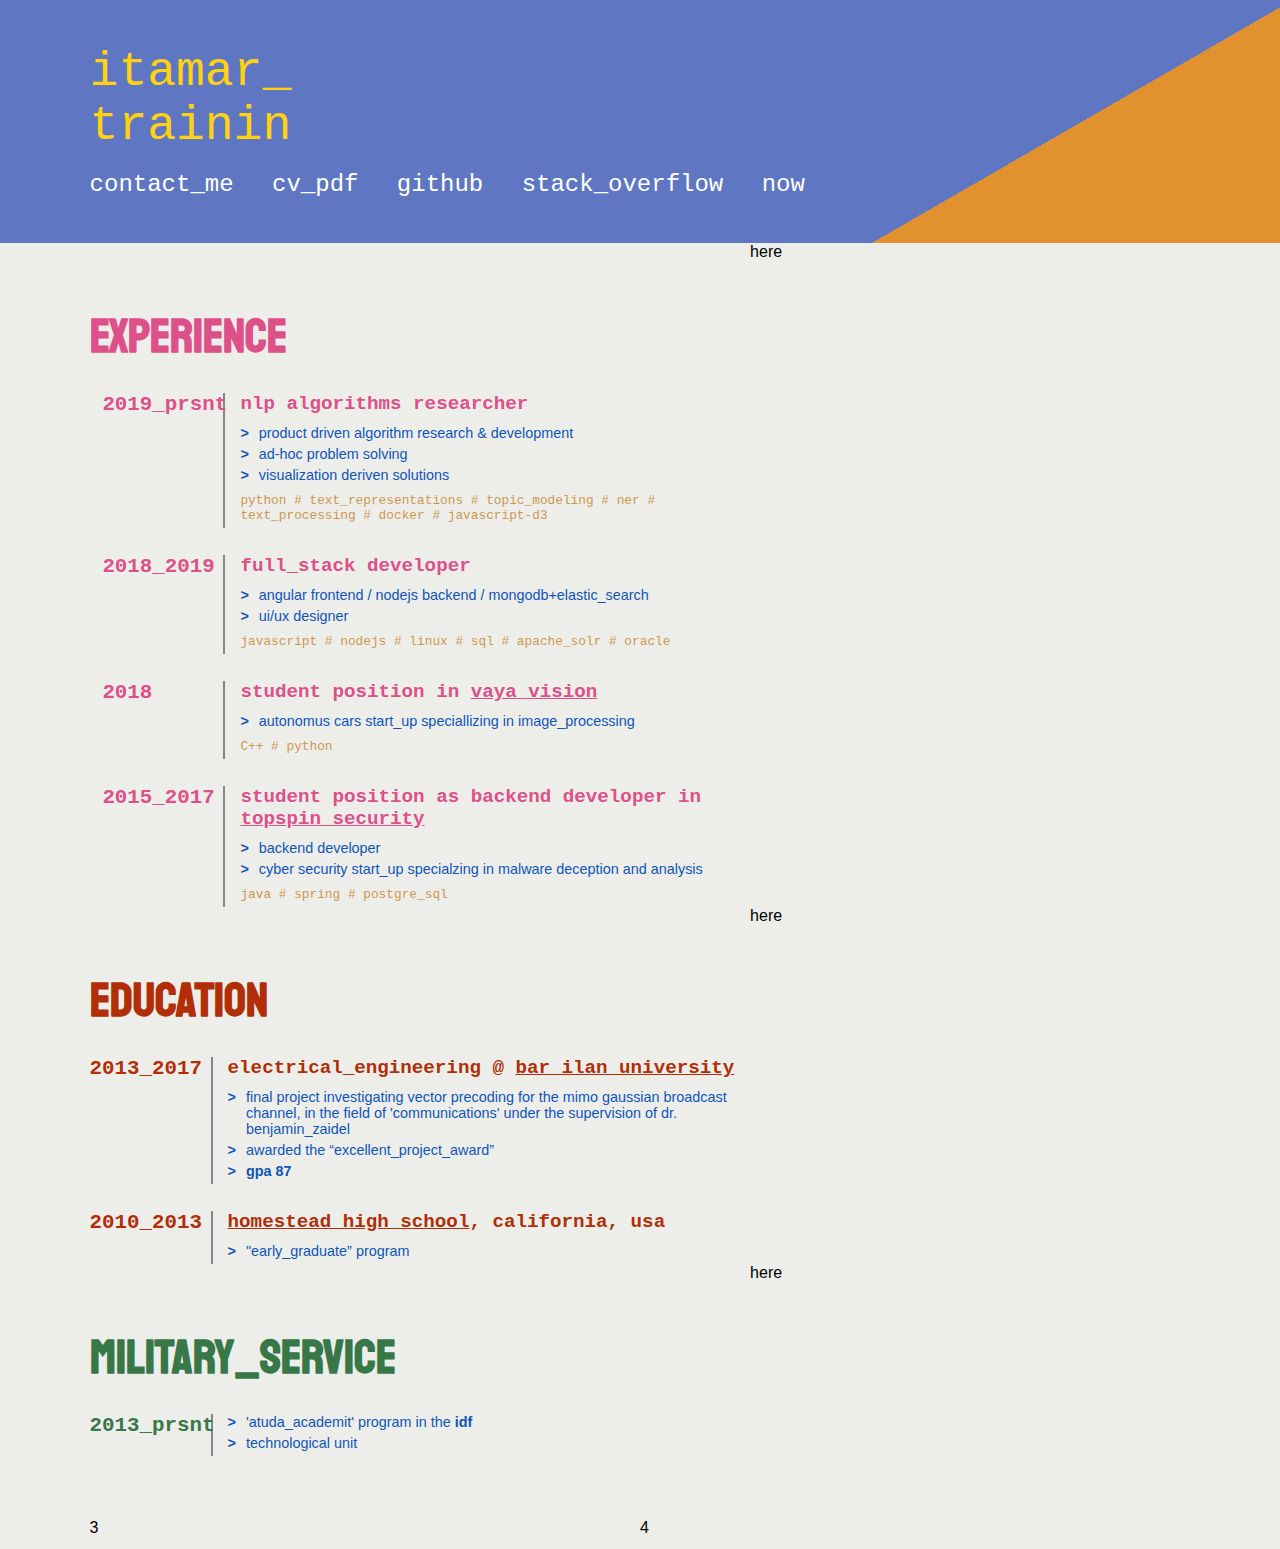
==== index_v3.html @ b0e73b34 "v2" ====
<!DOCTYPE html>
<html>
	<head>
		<title>itamar_trainin</title>
		<meta name="viewport" content="width=device-width, initial-scale=1.0">
		<link rel="stylesheet" type="text/css" href="css/main.css">
		<link href="https://unpkg.com/aos@2.3.1/dist/aos.css" rel="stylesheet">
		<link rel="preconnect" href="https://fonts.gstatic.com">
        <link href="https://fonts.googleapis.com/css2?family=Heebo:wght@100;200;300;400;500;600;700;800;900&display=swap" rel="stylesheet">
		<link href="https://fonts.googleapis.com/css2?family=Source+Code+Pro:ital,wght@0,200;0,300;0,400;0,500;0,600;0,700;0,900;1,200;1,300;1,400;1,500;1,600;1,700;1,900&display=swap" rel="stylesheet">
        <link rel="preconnect" href="https://fonts.gstatic.com">
        <link href="https://fonts.googleapis.com/css2?family=Staatliches&display=swap" rel="stylesheet">
	</head>
    <script src="http://www.w3schools.com/lib/w3data.js"></script>
    <body>
        <div class="page-header default-left-padding">
            <div class="header-title">itamar_</div>
            <div class="header-title">trainin</div>    
            <div class="links">
                <a href="#contactMePage" class="link">contact_me</a>
                <a href="#contactMePage" class="link">cv_pdf</a>
                <a href="https://github.com/itamartrainin" class="link">github</a>
                <a href="https://stackoverflow.com/users/4604837/itamar-trainin" class="link">stack_overflow</a>
                <a href="#nowPage" class="link">now</a>
            </div>    
        </div>
        <div class="content">
            <!-- Experience -->
            <div class="big-flex-layout">
                <div class="info-box">
                    <div id="experience">
                        <div class="title experience-color">experience</div>
                        <div class="big-flex-layout cv-bullet default-left-padding">
                            <div class="cv-bullet-year experience-color"><div>2019_</div><div>prsnt</div></div>
                            <div class="cv-bullet-content">
                                <div class="second-title experience-color">nlp algorithms researcher</div>
                                <div class="flexLayout cv-bullet-explaination">
                                    <div><b>></b></div>
                                    <div class="cv-bullet-explaination-content">product driven algorithm research & development</div>
                                </div>
                                <div class="flexLayout cv-bullet-explaination">
                                    <div><b>></b></div>
                                    <div class="cv-bullet-explaination-content">ad-hoc problem solving</div>
                                </div>
                                <div class="flexLayout cv-bullet-explaination">
                                    <div><b>></b></div>
                                    <div class="cv-bullet-explaination-content">visualization deriven solutions</div>
                                </div>
                                <div class="footnote">python # text_representations # topic_modeling # ner # text_processing # docker # javascript-d3</div>
                            </div>
                        </div>
                        <div class="big-flex-layout cv-bullet default-left-padding">
                            <div class="cv-bullet-year experience-color"><div>2018_</div><div>2019</div></div>
                            <div class="cv-bullet-content">
                                <div class="second-title experience-color">full_stack developer</div>
                                <div class="flexLayout cv-bullet-explaination">
                                    <div><b>></b></div>
                                    <div class="cv-bullet-explaination-content">angular frontend / nodejs backend / mongodb+elastic_search</div>
                                </div>
                                <div class="flexLayout cv-bullet-explaination">
                                    <div><b>></b></div>
                                    <div class="cv-bullet-explaination-content">ui/ux designer</div>
                                </div>
                                <div class="footnote">javascript # nodejs # linux # sql # apache_solr # oracle</div>
                            </div>
                        </div>
                        <div class="big-flex-layout cv-bullet default-left-padding">
                            <div class="cv-bullet-year experience-color">2018</div>
                            <div class="cv-bullet-content">
                                <div class="second-title experience-color">student position in <a href="https://vayavision.com/" class="inline-link">vaya_vision</a></div>
                                <div class="flexLayout cv-bullet-explaination">
                                    <div><b>></b></div>
                                    <div class="cv-bullet-explaination-content">autonomus cars start_up speciallizing in image_processing</div>
                                </div>
                                <div class="footnote">C++ # python</div>
                            </div>
                        </div>
                        <div class="big-flex-layout cv-bullet default-left-padding">
                            <div class="cv-bullet-year experience-color"><div>2015_</div><div>2017</div></div>
                            <div class="cv-bullet-content">
                                <div class="second-title experience-color">student position as backend developer in <a href="https://www.linkedin.com/company/fidelissecurity/" class="inline-link">topspin_security</a></div>
                                <div class="flexLayout cv-bullet-explaination">
                                    <div><b>></b></div>
                                    <div class="cv-bullet-explaination-content">backend developer</div>
                                </div>
                                <div class="flexLayout cv-bullet-explaination">
                                    <div><b>></b></div>
                                    <div class="cv-bullet-explaination-content">cyber security start_up specialzing in malware deception and analysis</div>
                                </div>
                                <div class="footnote">java # spring # postgre_sql</div>
                            </div>
                        </div>
                    </div>        
                </div>
                <div class="animation-box">
                    here
                </div>
            </div>
            <!-- Education -->
            <div class="big-flex-layout">
                <div class="info-box">
                    <div id="education" class=education> 
                        <div class="title education-color">education</div>
                        <div class="big-flex-layout cv-bullet">
                            <div class="cv-bullet-year education-color"><div>2013_</div><div>2017</div></div>
                            <div class="cv-bullet-content">
                                <div class="second-title education-color">electrical_engineering @ <a href="https://www.biu.ac.il/" class="inline-link">bar_ilan_university</a></div>
                                <div class="flexLayout cv-bullet-explaination">
                                    <div><b>></b></div>
                                    <div class="cv-bullet-explaination-content">final project investigating vector precoding for the mimo gaussian broadcast channel, in the field of 'communications' under the supervision of dr. benjamin_zaidel</div>
                                </div>
                                <div class="flexLayout cv-bullet-explaination">
                                    <div><b>></b></div>
                                    <div class="cv-bullet-explaination-content">awarded the “excellent_project_award”</div>
                                </div>
                                <div class="flexLayout cv-bullet-explaination">
                                    <div><b>></b></div>
                                    <div class="cv-bullet-explaination-content"><b>gpa 87</b></div>
                                </div>
                            </div>
                        </div>
                        <div class="big-flex-layout cv-bullet">
                            <div class="cv-bullet-year education-color"><div>2010_</div><div>2013</div></div>
                            <div class="cv-bullet-content">
                                <div class="second-title education-color"><a href="https://hhs.fuhsd.org/" class="inline-link">homestead_high_school</a>, california, usa</div>
                                <div class="flexLayout cv-bullet-explaination">
                                    <div><b>></b></div>
                                    <div class="cv-bullet-explaination-content">"early_graduate” program</div>
                                </div>
                            </div>
                        </div>
                    </div>
                </div>
                <div class="animation-box">
                    here    
                </div>
            </div>
            <!-- Military Service -->
            <div class="big-flex-layout">
                <div class="info-box">
					<div id="military_service">
						<div class="title military-service-color">military_service</div>
                        <div class="big-flex-layout cv-bullet">
                            <div class="cv-bullet-year military-service-color"><div>2013_</div><div>prsnt</div></div>
                            <div class="cv-bullet-content">
                                <div class="flexLayout cv-bullet-explaination">
                                    <div><b>></b></div>
                                    <div class="cv-bullet-explaination-content">'atuda_academit' program in the <b>idf</b></div>
                                </div>
                                <div class="flexLayout cv-bullet-explaination">
                                    <div><b>></b></div>
                                    <div class="cv-bullet-explaination-content">technological unit</div>
                                </div>
                            </div>
                        </div>
                    </div>
                </div>
                <div class="animation-box">
                    here    
                </div>
            </div>
            <div class="big-flex-layout">
                <div class="info-box fun-facts">
                    3
                </div>
                <div class="info-box art-and-music">
                    4
                </div>
            </div>
        </div>
	</body>
    <script src="src/func.js"></script>
    <script>w3IncludeHTML();</script>
</html>
---- css/main.css ----
.margin-top-5 {margin-top: 5px}
.margin-top-10 {margin-top: 10px}
.margin-top-15 {margin-top: 15px}
.margin-top-20 {margin-top: 20px}
.margin-top-25 {margin-top: 25px}
.margin-top-30 {margin-top: 30px}
.margin-top-40 {margin-top: 40px}
.margin-top-50 {margin-top: 50px}

.margin-bottom-5 {margin-bottom: 5px}
.margin-bottom-10 {margin-bottom: 10px}
.margin-bottom-15 {margin-bottom: 15px}
.margin-bottom-20 {margin-bottom: 20px}
.margin-bottom-25 {margin-bottom: 25px}
.margin-bottom-30 {margin-bottom: 30px}
.margin-bottom-40 {margin-bottom: 40px}
.margin-bottom-50 {margin-bottom: 50px}

.margin-left-5 {margin-left: 5px}
.margin-left-10 {margin-left: 10px}
.margin-left-15 {margin-left: 15px}
.margin-left-20 {margin-left: 20px}
.margin-left-25 {margin-left: 25px}
.margin-left-30 {margin-left: 30px}
.margin-left-40 {margin-left: 40px}
.margin-left-50 {margin-left: 50px}

.margin-right-5 {margin-right: 5px}
.margin-right-10 {margin-right: 10px}
.margin-right-15 {margin-right: 15px}
.margin-right-20 {margin-right: 20px}
.margin-right-25 {margin-right: 25px}
.margin-right-30 {margin-right: 30px}
.margin-right-40 {margin-right: 40px}
.margin-right-50 {margin-right: 50px}

.padding-top-5 {padding-top: 5px}
.padding-top-10 {padding-top: 10px}
.padding-top-15 {padding-top: 15px}
.padding-top-20 {padding-top: 20px}
.padding-top-25 {padding-top: 25px}
.padding-top-30 {padding-top: 30px}
.padding-top-40 {padding-top: 40px}
.padding-top-50 {padding-top: 50px}

.padding-bottom-5 {padding-bottom: 5px}
.padding-bottom-10 {padding-bottom: 10px}
.padding-bottom-15 {padding-bottom: 15px}
.padding-bottom-20 {padding-bottom: 20px}
.padding-bottom-25 {padding-bottom: 25px}
.padding-bottom-30 {padding-bottom: 30px}
.padding-bottom-40 {padding-bottom: 40px}
.padding-bottom-50 {padding-bottom: 50px}

.font-weight-200 {font-weight: 200}
.font-weight-300 {font-weight: 200}
.font-weight-400 {font-weight: 400}
.font-weight-500 {font-weight: 500}
.font-weight-600 {font-weight: 600}
.font-weight-700 {font-weight: 700}
.font-weight-900 {font-weight: 900}
.font-weight-1200 {font-weight: 1200}
.font-weight-bold {font-weight: bold}

.font-size-0-1rem {font-size: 0.1rem}
.font-size-0-2rem {font-size: 0.2rem}
.font-size-0-3rem {font-size: 0.3rem}
.font-size-0-4rem {font-size: 0.4rem}
.font-size-0-5rem {font-size: 0.5rem}
.font-size-0-6rem {font-size: 0.6rem}
.font-size-0-7rem {font-size: 0.7rem}
.font-size-0-8rem {font-size: 0.8rem}
.font-size-0-9rem {font-size: 0.9rem}
.font-size-1rem {font-size: 1rem}
.font-size-1-1rem {font-size: 1.1rem}
.font-size-1-2rem {font-size: 1.2rem}
.font-size-1-3rem {font-size: 1.3rem}
.font-size-1-4rem {font-size: 1.4rem}
.font-size-1-5rem {font-size: 1.5rem}
.font-size-1-6rem {font-size: 1.6rem}
.font-size-1-7rem {font-size: 1.7rem}
.font-size-1-8rem {font-size: 1.8rem}
.font-size-1-9rem {font-size: 1.9rem}
.font-size-2rem {font-size: 2rem}
.font-size-3rem {font-size: 3rem}
.font-size-4rem {font-size: 4rem}
.font-size-5rem {font-size: 5rem}
.font-size-6rem {font-size: 6rem}
.font-size-7rem {font-size: 7rem}
.font-size-8rem {font-size: 8rem}
.font-size-9rem {font-size: 9rem}
.font-size-10rem {font-size: 10rem}

html {
  scroll-behavior: smooth;
}

body {
	margin: 0;
	font-family: 'Monda', sans-serif;
	background: #EDEEE9;
	/* font-family: 'Heebo', sans-serif; */
	/* font-family: "Lucida Sans Typewriter","Lucida Console",Monaco,"Bitstream Vera Sans Mono",monospace; */
	/*font-family: 'Source Code Pro', monospace;*/
	/*font-family: "Lucida Sans Typewriter", "Heebo", sans-serif;*/
}

.nonMobile {display: block}
.mobile {display: none}

.page {
	height: 100vh;
}

.content {
	padding: 0 7vw;
}

.flexLayout {
	display: flex;
	/* flex-wrap: wrap; */
}

.big-flex-layout {
	display: flex;
	/* flex-wrap: wrap; */
}

.experience {
}

.education {
}

.fun-facts {
}

.art-and-music {
}

.inline-link {
	color: inherit;
}

.margin-left-1vw {margin-left: 1vw}

.margin-right-1vw {margin-right: 1vw}

.padding-right-1vw {padding-left: 1vw}
 
.padding-left-1vw {padding-left: 1vw}

.color-gray {color: #646464}

.no_underline {text-decoration: none}

.white-on-hover:hover {color: white}

.default-left-padding {padding-left: 1vw}

/* -- header ----------------------------------- */

.header-image {
	width: 100%;
    height: auto;
    /* position: fixed; */
    /* left: -7px; */
    /* top: -4px; */
}

.svg-button {
	position: fixed;
	bottom: 30px;
	width: 16%
}

.svg-button:hover {
	transform: scale(1.2);
}

.svg-button-0 {
	left: 10%
}

.svg-button-1 {
	left: 26%
}

.svg-button-2 {
	left: 42%
}

.svg-button-3 {
	left: 60%
}

.svg-button-4 {
	left: 74%
}

.page-header {
	/* background: black; */
	/* background: #5f77c2; */
	background: linear-gradient(-30deg, #e1922e 24%, #5f77c2 24%);
	/* background: #0f55b9; */
	/* background: #38a4da; */
	color: white;
	padding: 5vh 7vw;
}

.header-title {
	font-size: 3rem;
	font-family: "Lucida Sans Typewriter","Lucida Console",Monaco,"Bitstream Vera Sans Mono",monospace;
	color: #ffd111;
}

.links {
	margin-top: 2vh;
	display: inline-flex;
	font-size: 1.5rem;	
}

.link {
	margin-right: 3vw;
	color: white;
	text-decoration: none;
	font-family: "Consolas","Lucida Console",Monaco,"Bitstream Vera Sans Mono",monospace;
	/* font-weight: bold; */
}

.link:hover {
	color: #ffd111
}


.my-colors {
	color: #5f77c2;
	color: #403c34;
	color: #ffd111;
	color: #dd508a;
	color: #d15a35;
	color: #377748;
	color: #cb4920;
	color: #544faf;
	color: #0f55b9;
	color: #38a4da;
	color: #011271;
}

/* -------------------------------------- */
/* -- info-boxes ------------------------------------ */

.info-box {
	padding: 7vh 0 0 0;
	/* border-bottom: 40px solid black; */
	width: 60vw;
}

.animation-box {
	width: 40vw;
}

.title {
	font-size: 3rem;
	font-weight: bold;
	/* font-family: 'Monda', sans-serif; */
	/* font-family: "Lucida Sans Typewriter","Lucida Console",Monaco,"Bitstream Vera Sans Mono",monospace; */
	/* font-family:"Consolas",Monaco,"Bitstream Vera Sans Mono",monospace; */
	font-family: 'Staatliches', cursive;
}

.second-title {
	font-size: 1.2rem;
	font-weight: bold;
	padding-bottom: 10px;
	/* font-family: 'Monda', sans-serif; */
	/* font-family: "Lucida Sans Typewriter","Lucida Console",Monaco,"Bitstream Vera Sans Mono",monospace; */
	font-family: "Consolas",Monaco,"Bitstream Vera Sans Mono",monospace;
}

.cv-bullet {
	margin-top: 3vh;
}

.cv-bullet-year {
	font-weight: bold;
	font-size: 1.3rem;
	border-right: 2px #80888f solid;
	word-wrap: break-word;
	padding-right: 1px;
	width: 22%;
	max-width: 120px;
	font-family: "Consolas","Lucida Console",Monaco,"Bitstream Vera Sans Mono",monospace;
	display: inline-flex;
	/* color: #011271; */
}

.cv-bullet-content {
	padding-left: 15px;
	padding-right: 10px;
	flex: 1;
}

.cv-bullet-explaination {
	font-size: 0.9rem;
	padding-bottom: 5px;
	color: #0f55b9;
}

.cv-bullet-explaination-content {
	padding-left: 10px;
}

.footnote {
	font-size: 0.8rem;
	padding-top: 5px;
	padding-bottom: 5px;
	font-family: "Lucida Sans Typewriter","Lucida Console",Monaco,"Bitstream Vera Sans Mono",monospace;
	color: #cd964e;
}

.experience-color {
	color: #dd508a
}

.education-color {
	color: #b12e08;
	/* color: #544faf */
	/* color: #011271 */
}

.military-service-color {
	color: #377748
}

@media screen and (max-width: 1200px) {
	.cv-bullet-year {
		font-weight: bold;
		font-size: 1.3rem;
		border-right: 2px #80888f solid;
		word-wrap: break-word;
		padding-right: 1px;
		width: 12%;
		min-width: 70px;
		font-family: "Consolas", Monaco,"Bitstream Vera Sans Mono",monospace;
		display: inline-block;
	}	
}

@media screen and (max-width: 600px) {
	.big-flex-layout {
		display: block;
	}	
	
	.cv-bullet-content {
		padding-left: 0;
		padding-right: 10px;
		padding-top: 5px;
		flex: 1;
	}

	.cv-bullet-year {
		font-weight: bold;
		font-size: 1.3rem;
		border-right: none;
		border-bottom: 2px #80888f solid;
		word-wrap: break-word;
		padding-right: 1px;
		padding-bottom: 5px;
		width: 100%;
		font-family: "Consolas","Lucida Console",Monaco,"Bitstream Vera Sans Mono",monospace;
		display: inline-flex;
	}
}
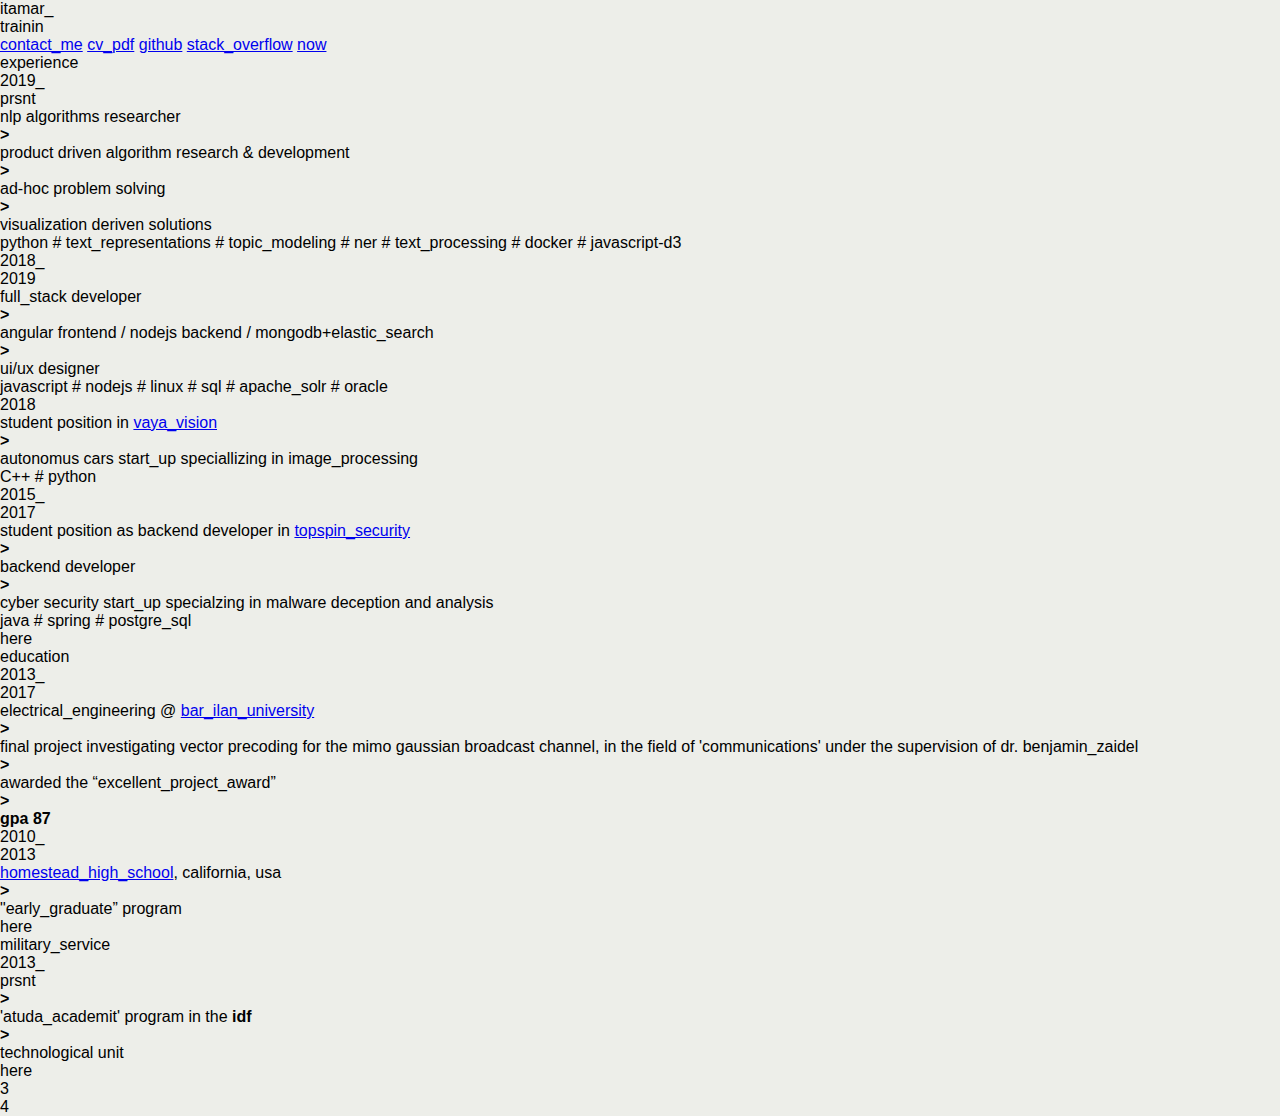
==== commit 53aef63e: "with initial content" ====
--- a/index_v3.html
+++ b/index_v3.html
@@ -172,3 +172,8 @@
     <script src="src/func.js"></script>
     <script>w3IncludeHTML();</script>
 </html>
+
+
+
+
+<!-- <div id="button-line" style="background: #EDEEE9; height: 120px; width: 100%; position: fixed; bottom: 0;"> -->
--- a/css/main.css
+++ b/css/main.css
@@ -1,96 +1,3 @@
-.margin-top-5 {margin-top: 5px}
-.margin-top-10 {margin-top: 10px}
-.margin-top-15 {margin-top: 15px}
-.margin-top-20 {margin-top: 20px}
-.margin-top-25 {margin-top: 25px}
-.margin-top-30 {margin-top: 30px}
-.margin-top-40 {margin-top: 40px}
-.margin-top-50 {margin-top: 50px}
-
-.margin-bottom-5 {margin-bottom: 5px}
-.margin-bottom-10 {margin-bottom: 10px}
-.margin-bottom-15 {margin-bottom: 15px}
-.margin-bottom-20 {margin-bottom: 20px}
-.margin-bottom-25 {margin-bottom: 25px}
-.margin-bottom-30 {margin-bottom: 30px}
-.margin-bottom-40 {margin-bottom: 40px}
-.margin-bottom-50 {margin-bottom: 50px}
-
-.margin-left-5 {margin-left: 5px}
-.margin-left-10 {margin-left: 10px}
-.margin-left-15 {margin-left: 15px}
-.margin-left-20 {margin-left: 20px}
-.margin-left-25 {margin-left: 25px}
-.margin-left-30 {margin-left: 30px}
-.margin-left-40 {margin-left: 40px}
-.margin-left-50 {margin-left: 50px}
-
-.margin-right-5 {margin-right: 5px}
-.margin-right-10 {margin-right: 10px}
-.margin-right-15 {margin-right: 15px}
-.margin-right-20 {margin-right: 20px}
-.margin-right-25 {margin-right: 25px}
-.margin-right-30 {margin-right: 30px}
-.margin-right-40 {margin-right: 40px}
-.margin-right-50 {margin-right: 50px}
-
-.padding-top-5 {padding-top: 5px}
-.padding-top-10 {padding-top: 10px}
-.padding-top-15 {padding-top: 15px}
-.padding-top-20 {padding-top: 20px}
-.padding-top-25 {padding-top: 25px}
-.padding-top-30 {padding-top: 30px}
-.padding-top-40 {padding-top: 40px}
-.padding-top-50 {padding-top: 50px}
-
-.padding-bottom-5 {padding-bottom: 5px}
-.padding-bottom-10 {padding-bottom: 10px}
-.padding-bottom-15 {padding-bottom: 15px}
-.padding-bottom-20 {padding-bottom: 20px}
-.padding-bottom-25 {padding-bottom: 25px}
-.padding-bottom-30 {padding-bottom: 30px}
-.padding-bottom-40 {padding-bottom: 40px}
-.padding-bottom-50 {padding-bottom: 50px}
-
-.font-weight-200 {font-weight: 200}
-.font-weight-300 {font-weight: 200}
-.font-weight-400 {font-weight: 400}
-.font-weight-500 {font-weight: 500}
-.font-weight-600 {font-weight: 600}
-.font-weight-700 {font-weight: 700}
-.font-weight-900 {font-weight: 900}
-.font-weight-1200 {font-weight: 1200}
-.font-weight-bold {font-weight: bold}
-
-.font-size-0-1rem {font-size: 0.1rem}
-.font-size-0-2rem {font-size: 0.2rem}
-.font-size-0-3rem {font-size: 0.3rem}
-.font-size-0-4rem {font-size: 0.4rem}
-.font-size-0-5rem {font-size: 0.5rem}
-.font-size-0-6rem {font-size: 0.6rem}
-.font-size-0-7rem {font-size: 0.7rem}
-.font-size-0-8rem {font-size: 0.8rem}
-.font-size-0-9rem {font-size: 0.9rem}
-.font-size-1rem {font-size: 1rem}
-.font-size-1-1rem {font-size: 1.1rem}
-.font-size-1-2rem {font-size: 1.2rem}
-.font-size-1-3rem {font-size: 1.3rem}
-.font-size-1-4rem {font-size: 1.4rem}
-.font-size-1-5rem {font-size: 1.5rem}
-.font-size-1-6rem {font-size: 1.6rem}
-.font-size-1-7rem {font-size: 1.7rem}
-.font-size-1-8rem {font-size: 1.8rem}
-.font-size-1-9rem {font-size: 1.9rem}
-.font-size-2rem {font-size: 2rem}
-.font-size-3rem {font-size: 3rem}
-.font-size-4rem {font-size: 4rem}
-.font-size-5rem {font-size: 5rem}
-.font-size-6rem {font-size: 6rem}
-.font-size-7rem {font-size: 7rem}
-.font-size-8rem {font-size: 8rem}
-.font-size-9rem {font-size: 9rem}
-.font-size-10rem {font-size: 10rem}
-
 html {
   scroll-behavior: smooth;
 }
@@ -99,73 +6,15 @@
 	margin: 0;
 	font-family: 'Monda', sans-serif;
 	background: #EDEEE9;
-	/* font-family: 'Heebo', sans-serif; */
-	/* font-family: "Lucida Sans Typewriter","Lucida Console",Monaco,"Bitstream Vera Sans Mono",monospace; */
-	/*font-family: 'Source Code Pro', monospace;*/
-	/*font-family: "Lucida Sans Typewriter", "Heebo", sans-serif;*/
+	font-family: 'Heebo Light', sans-serif;
 }
 
-.nonMobile {display: block}
-.mobile {display: none}
-
 .page {
-	height: 100vh;
+	margin: 0 10vw 120px 10vw
 }
-
-.content {
-	padding: 0 7vw;
-}
-
-.flexLayout {
-	display: flex;
-	/* flex-wrap: wrap; */
-}
-
-.big-flex-layout {
-	display: flex;
-	/* flex-wrap: wrap; */
-}
-
-.experience {
-}
-
-.education {
-}
-
-.fun-facts {
-}
-
-.art-and-music {
-}
-
-.inline-link {
-	color: inherit;
-}
-
-.margin-left-1vw {margin-left: 1vw}
-
-.margin-right-1vw {margin-right: 1vw}
-
-.padding-right-1vw {padding-left: 1vw}
- 
-.padding-left-1vw {padding-left: 1vw}
-
-.color-gray {color: #646464}
-
-.no_underline {text-decoration: none}
-
-.white-on-hover:hover {color: white}
-
-.default-left-padding {padding-left: 1vw}
-
-/* -- header ----------------------------------- */
 
 .header-image {
 	width: 100%;
-    height: auto;
-    /* position: fixed; */
-    /* left: -7px; */
-    /* top: -4px; */
 }
 
 .svg-button {
@@ -198,177 +47,8 @@
 	left: 74%
 }
 
-.page-header {
-	/* background: black; */
-	/* background: #5f77c2; */
-	background: linear-gradient(-30deg, #e1922e 24%, #5f77c2 24%);
-	/* background: #0f55b9; */
-	/* background: #38a4da; */
-	color: white;
-	padding: 5vh 7vw;
+.text-box {
+	position: absolute;
+	width: 70%;
+	top: 0;
 }
-
-.header-title {
-	font-size: 3rem;
-	font-family: "Lucida Sans Typewriter","Lucida Console",Monaco,"Bitstream Vera Sans Mono",monospace;
-	color: #ffd111;
-}
-
-.links {
-	margin-top: 2vh;
-	display: inline-flex;
-	font-size: 1.5rem;	
-}
-
-.link {
-	margin-right: 3vw;
-	color: white;
-	text-decoration: none;
-	font-family: "Consolas","Lucida Console",Monaco,"Bitstream Vera Sans Mono",monospace;
-	/* font-weight: bold; */
-}
-
-.link:hover {
-	color: #ffd111
-}
-
-
-.my-colors {
-	color: #5f77c2;
-	color: #403c34;
-	color: #ffd111;
-	color: #dd508a;
-	color: #d15a35;
-	color: #377748;
-	color: #cb4920;
-	color: #544faf;
-	color: #0f55b9;
-	color: #38a4da;
-	color: #011271;
-}
-
-/* -------------------------------------- */
-/* -- info-boxes ------------------------------------ */
-
-.info-box {
-	padding: 7vh 0 0 0;
-	/* border-bottom: 40px solid black; */
-	width: 60vw;
-}
-
-.animation-box {
-	width: 40vw;
-}
-
-.title {
-	font-size: 3rem;
-	font-weight: bold;
-	/* font-family: 'Monda', sans-serif; */
-	/* font-family: "Lucida Sans Typewriter","Lucida Console",Monaco,"Bitstream Vera Sans Mono",monospace; */
-	/* font-family:"Consolas",Monaco,"Bitstream Vera Sans Mono",monospace; */
-	font-family: 'Staatliches', cursive;
-}
-
-.second-title {
-	font-size: 1.2rem;
-	font-weight: bold;
-	padding-bottom: 10px;
-	/* font-family: 'Monda', sans-serif; */
-	/* font-family: "Lucida Sans Typewriter","Lucida Console",Monaco,"Bitstream Vera Sans Mono",monospace; */
-	font-family: "Consolas",Monaco,"Bitstream Vera Sans Mono",monospace;
-}
-
-.cv-bullet {
-	margin-top: 3vh;
-}
-
-.cv-bullet-year {
-	font-weight: bold;
-	font-size: 1.3rem;
-	border-right: 2px #80888f solid;
-	word-wrap: break-word;
-	padding-right: 1px;
-	width: 22%;
-	max-width: 120px;
-	font-family: "Consolas","Lucida Console",Monaco,"Bitstream Vera Sans Mono",monospace;
-	display: inline-flex;
-	/* color: #011271; */
-}
-
-.cv-bullet-content {
-	padding-left: 15px;
-	padding-right: 10px;
-	flex: 1;
-}
-
-.cv-bullet-explaination {
-	font-size: 0.9rem;
-	padding-bottom: 5px;
-	color: #0f55b9;
-}
-
-.cv-bullet-explaination-content {
-	padding-left: 10px;
-}
-
-.footnote {
-	font-size: 0.8rem;
-	padding-top: 5px;
-	padding-bottom: 5px;
-	font-family: "Lucida Sans Typewriter","Lucida Console",Monaco,"Bitstream Vera Sans Mono",monospace;
-	color: #cd964e;
-}
-
-.experience-color {
-	color: #dd508a
-}
-
-.education-color {
-	color: #b12e08;
-	/* color: #544faf */
-	/* color: #011271 */
-}
-
-.military-service-color {
-	color: #377748
-}
-
-@media screen and (max-width: 1200px) {
-	.cv-bullet-year {
-		font-weight: bold;
-		font-size: 1.3rem;
-		border-right: 2px #80888f solid;
-		word-wrap: break-word;
-		padding-right: 1px;
-		width: 12%;
-		min-width: 70px;
-		font-family: "Consolas", Monaco,"Bitstream Vera Sans Mono",monospace;
-		display: inline-block;
-	}	
-}
-
-@media screen and (max-width: 600px) {
-	.big-flex-layout {
-		display: block;
-	}	
-	
-	.cv-bullet-content {
-		padding-left: 0;
-		padding-right: 10px;
-		padding-top: 5px;
-		flex: 1;
-	}
-
-	.cv-bullet-year {
-		font-weight: bold;
-		font-size: 1.3rem;
-		border-right: none;
-		border-bottom: 2px #80888f solid;
-		word-wrap: break-word;
-		padding-right: 1px;
-		padding-bottom: 5px;
-		width: 100%;
-		font-family: "Consolas","Lucida Console",Monaco,"Bitstream Vera Sans Mono",monospace;
-		display: inline-flex;
-	}
-}
